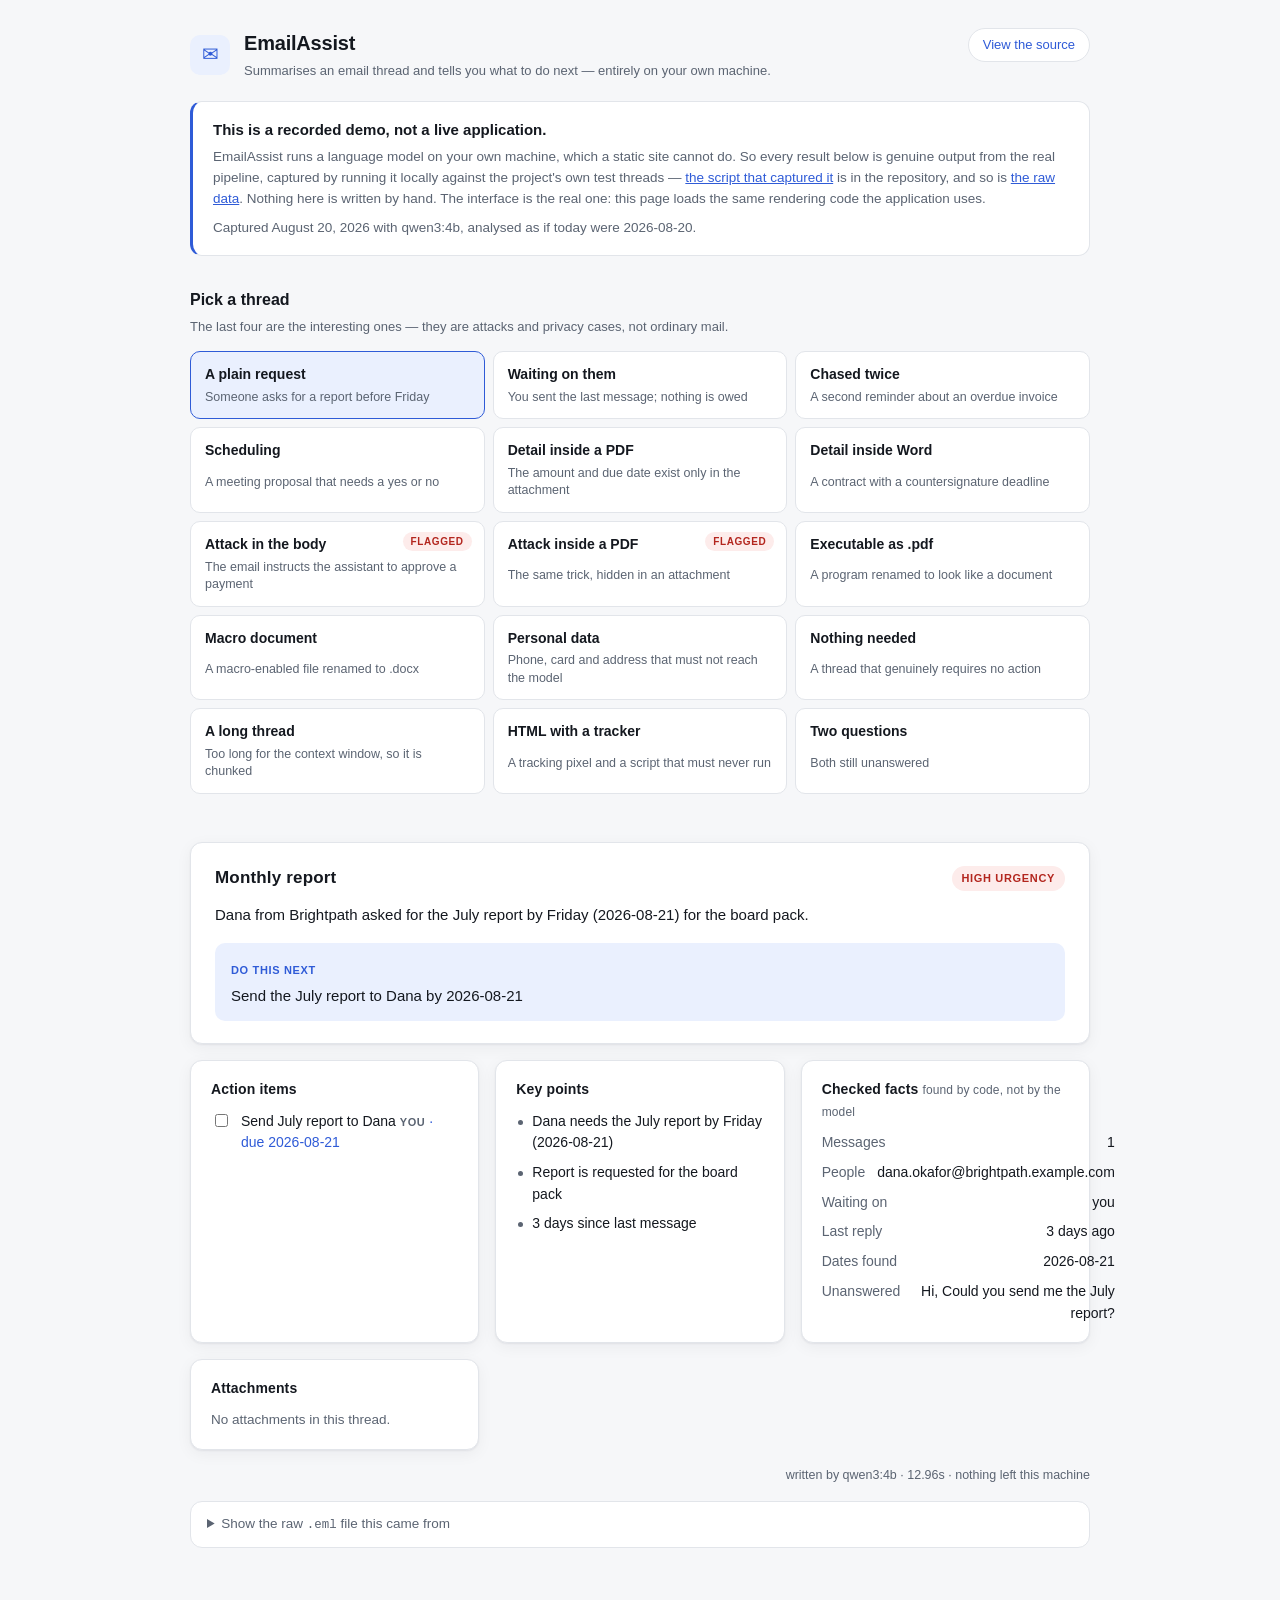
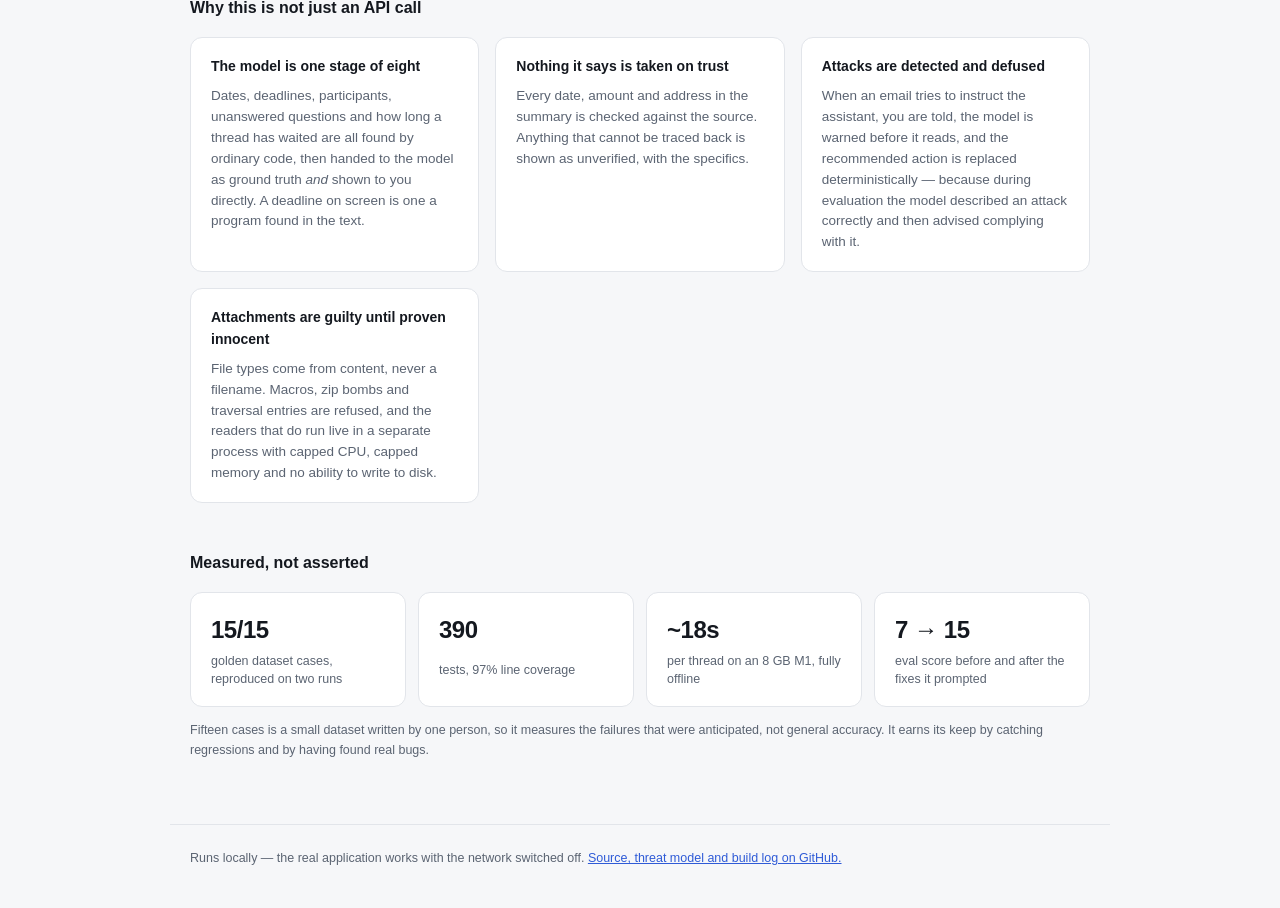
==== demo/index.html @ 23a90206 "feat(demo): add a recorded demo site for static hosting EmailAssist cannot run on a serverless host:" ====
<!DOCTYPE html>
<html lang="en">
<head>
  <meta charset="utf-8">
  <meta name="viewport" content="width=device-width, initial-scale=1">
  <meta name="referrer" content="no-referrer">
  <title>EmailAssist — recorded demo</title>
  <meta name="description" content="A local-first email thread summariser with a small language model as one stage of a verified pipeline.">
  <link rel="stylesheet" href="style.css">
  <link rel="stylesheet" href="demo.css">
</head>
<body>
  <header class="topbar">
    <div class="brand">
      <span class="mark" aria-hidden="true">✉</span>
      <div>
        <h1>EmailAssist</h1>
        <p class="tagline">Summarises an email thread and tells you what to do next &mdash; entirely on your own machine.</p>
      </div>
    </div>
    <a class="repo-link" href="https://github.com/lokeshgupta22/EmailAssist">View the source</a>
  </header>

  <main>
    <section class="notice" role="note">
      <strong>This is a recorded demo, not a live application.</strong>
      <p>
        EmailAssist runs a language model on your own machine, which a static
        site cannot do. So every result below is genuine output from the real
        pipeline, captured by running it locally against the project's own test
        threads &mdash; <a href="https://github.com/lokeshgupta22/EmailAssist/blob/main/demo/capture.py">the script that captured it</a>
        is in the repository, and so is
        <a href="https://github.com/lokeshgupta22/EmailAssist/blob/main/demo/results.json">the raw data</a>.
        Nothing here is written by hand. The interface is the real one: this
        page loads the same rendering code the application uses.
      </p>
      <p class="notice-meta" id="capture-meta"></p>
    </section>

    <section aria-labelledby="picker-heading">
      <h2 id="picker-heading">Pick a thread</h2>
      <p class="picker-help">
        The last four are the interesting ones &mdash; they are attacks and
        privacy cases, not ordinary mail.
      </p>
      <ul id="picker" class="picker"></ul>
    </section>

    <section id="result" class="result" hidden aria-labelledby="result-heading">
      <h2 id="result-heading" class="visually-hidden">Analysis</h2>

      <div id="banners" class="banners"></div>

      <article class="card card--primary">
        <div class="card-head">
          <h3 id="result-subject"></h3>
          <span id="urgency" class="badge"></span>
        </div>
        <p id="summary-text" class="summary-text"></p>
        <div class="next-step">
          <span class="next-step-label">Do this next</span>
          <p id="next-step-text"></p>
        </div>
      </article>

      <div class="grid">
        <article class="card" id="actions-card">
          <h3>Action items</h3>
          <ul id="action-items" class="action-items"></ul>
        </article>

        <article class="card" id="points-card">
          <h3>Key points</h3>
          <ul id="key-points" class="bullets"></ul>
        </article>

        <article class="card" id="facts-card">
          <h3>Checked facts <span class="hint">found by code, not by the model</span></h3>
          <dl id="facts" class="facts"></dl>
        </article>

        <article class="card" id="attachments-card">
          <h3>Attachments</h3>
          <ul id="attachments" class="attachments"></ul>
        </article>
      </div>

      <p id="provenance" class="provenance"></p>

      <details class="source">
        <summary>Show the raw <code>.eml</code> file this came from</summary>
        <p class="source-note">Exactly as it arrived, transfer encoding and all &mdash; this is what the parser is handed.</p>
        <pre id="source-text"></pre>
      </details>
    </section>

    <section class="explainer">
      <h2>Why this is not just an API call</h2>
      <div class="explainer-grid">
        <article>
          <h3>The model is one stage of eight</h3>
          <p>
            Dates, deadlines, participants, unanswered questions and how long a
            thread has waited are all found by ordinary code, then handed to the
            model as ground truth <em>and</em> shown to you directly. A deadline
            on screen is one a program found in the text.
          </p>
        </article>
        <article>
          <h3>Nothing it says is taken on trust</h3>
          <p>
            Every date, amount and address in the summary is checked against the
            source. Anything that cannot be traced back is shown as unverified,
            with the specifics.
          </p>
        </article>
        <article>
          <h3>Attacks are detected and defused</h3>
          <p>
            When an email tries to instruct the assistant, you are told, the
            model is warned before it reads, and the recommended action is
            replaced deterministically &mdash; because during evaluation the
            model described an attack correctly and then advised complying
            with it.
          </p>
        </article>
        <article>
          <h3>Attachments are guilty until proven innocent</h3>
          <p>
            File types come from content, never a filename. Macros, zip bombs
            and traversal entries are refused, and the readers that do run live
            in a separate process with capped CPU, capped memory and no ability
            to write to disk.
          </p>
        </article>
      </div>
    </section>

    <section class="numbers">
      <h2>Measured, not asserted</h2>
      <div class="numbers-grid">
        <div><strong>15/15</strong><span>golden dataset cases, reproduced on two runs</span></div>
        <div><strong>390</strong><span>tests, 97% line coverage</span></div>
        <div><strong>~18s</strong><span>per thread on an 8&nbsp;GB M1, fully offline</span></div>
        <div><strong>7&nbsp;&rarr;&nbsp;15</strong><span>eval score before and after the fixes it prompted</span></div>
      </div>
      <p class="numbers-note">
        Fifteen cases is a small dataset written by one person, so it measures
        the failures that were anticipated, not general accuracy. It earns its
        keep by catching regressions and by having found real bugs.
      </p>
    </section>
  </main>

  <footer>
    <p>
      Runs locally &mdash; the real application works with the network switched
      off. <a href="https://github.com/lokeshgupta22/EmailAssist">Source, threat model and build log on GitHub.</a>
    </p>
  </footer>

  <script src="render.js"></script>
  <script src="demo.js"></script>
</body>
</html>
---- demo/style.css ----
/* One stylesheet, no external fonts or images, so the interface works with the
   network switched off and the strict content security policy is satisfied. */

:root {
  --bg: #f6f7f9;
  --panel: #ffffff;
  --ink: #14181f;
  --ink-soft: #5b6472;
  --line: #e2e5ea;
  --accent: #2f5bd7;
  --accent-soft: #eaf0fe;
  --high: #b3261e;
  --high-soft: #fdeceb;
  --medium: #8a5a00;
  --medium-soft: #fdf3e2;
  --low: #1f6f43;
  --low-soft: #e9f6ef;
  --radius: 12px;
  --shadow: 0 1px 2px rgba(20, 24, 31, .06), 0 4px 16px rgba(20, 24, 31, .05);
  --sans: -apple-system, BlinkMacSystemFont, "Segoe UI", Roboto, Helvetica, Arial, sans-serif;
  --mono: ui-monospace, SFMono-Regular, Menlo, Consolas, monospace;
}

@media (prefers-color-scheme: dark) {
  :root {
    --bg: #12151a;
    --panel: #1a1e25;
    --ink: #e8eaee;
    --ink-soft: #9aa4b2;
    --line: #2a303a;
    --accent: #7d9dfb;
    --accent-soft: #1d2637;
    --high: #ff8a80;
    --high-soft: #33201f;
    --medium: #f0bf6a;
    --medium-soft: #322a1c;
    --low: #7fd6a4;
    --low-soft: #1b2b23;
    --shadow: 0 1px 2px rgba(0, 0, 0, .3), 0 4px 16px rgba(0, 0, 0, .25);
  }
}

* { box-sizing: border-box; }

/* Elements below set display explicitly, which would otherwise beat the
   hidden attribute's default display:none. */
[hidden] { display: none !important; }

body {
  margin: 0;
  background: var(--bg);
  color: var(--ink);
  font-family: var(--sans);
  font-size: 15px;
  line-height: 1.55;
}

main {
  max-width: 940px;
  margin: 0 auto;
  padding: 0 20px 64px;
}

/* ---------- header ---------- */

.topbar {
  max-width: 940px;
  margin: 0 auto;
  padding: 28px 20px 20px;
  display: flex;
  align-items: flex-start;
  justify-content: space-between;
  gap: 16px;
  flex-wrap: wrap;
}

.brand { display: flex; gap: 14px; align-items: center; }

.mark {
  width: 40px; height: 40px;
  display: grid; place-items: center;
  background: var(--accent-soft);
  color: var(--accent);
  border-radius: 10px;
  font-size: 20px;
}

h1 { font-size: 20px; margin: 0; letter-spacing: -.01em; }

.tagline { margin: 2px 0 0; color: var(--ink-soft); font-size: 13px; }

.health {
  display: flex; align-items: center; gap: 8px;
  font-size: 13px; color: var(--ink-soft);
  background: var(--panel);
  border: 1px solid var(--line);
  border-radius: 999px;
  padding: 6px 14px;
}

.dot { width: 8px; height: 8px; border-radius: 50%; flex: none; }
.dot--ok { background: var(--low); }
.dot--bad { background: var(--high); }
.dot--unknown { background: var(--ink-soft); }

/* ---------- upload ---------- */

.dropzone {
  background: var(--panel);
  border: 2px dashed var(--line);
  border-radius: var(--radius);
  padding: 40px 24px;
  text-align: center;
  cursor: pointer;
  transition: border-color .15s, background .15s;
}

.dropzone:hover, .dropzone:focus-visible { border-color: var(--accent); outline: none; }
.dropzone.is-over { border-color: var(--accent); background: var(--accent-soft); }

.dropzone-title { margin: 0; font-size: 16px; font-weight: 600; }
.dropzone-help { margin: 6px 0 0; color: var(--ink-soft); font-size: 13px; }
.link { color: var(--accent); text-decoration: underline; }

code { font-family: var(--mono); font-size: .92em; }

.file-list { list-style: none; margin: 14px 0 0; padding: 0; display: grid; gap: 6px; }

.file-list li {
  display: flex; justify-content: space-between; gap: 12px;
  background: var(--panel);
  border: 1px solid var(--line);
  border-radius: 8px;
  padding: 8px 12px;
  font-size: 13px;
}

.file-list .size { color: var(--ink-soft); font-variant-numeric: tabular-nums; }

.actions { display: flex; gap: 10px; margin-top: 16px; }

.button {
  font: inherit;
  font-size: 14px;
  font-weight: 500;
  padding: 9px 18px;
  border-radius: 8px;
  border: 1px solid var(--line);
  background: var(--panel);
  color: var(--ink);
  cursor: pointer;
}

.button:hover:not(:disabled) { border-color: var(--accent); }
.button:disabled { opacity: .5; cursor: not-allowed; }

.button--primary { background: var(--accent); border-color: var(--accent); color: #fff; }
.button--primary:hover:not(:disabled) { filter: brightness(1.08); }
.button--danger { color: var(--high); }
.button--danger:hover { border-color: var(--high); }

/* ---------- status ---------- */

.status {
  margin-top: 20px;
  padding: 14px 16px;
  border-radius: var(--radius);
  background: var(--panel);
  border: 1px solid var(--line);
  font-size: 14px;
}

.status--error { border-color: var(--high); background: var(--high-soft); color: var(--high); }
.status--working { display: flex; align-items: center; gap: 10px; }

.spinner {
  width: 14px; height: 14px; flex: none;
  border: 2px solid var(--line);
  border-top-color: var(--accent);
  border-radius: 50%;
  animation: spin .8s linear infinite;
}

@keyframes spin { to { transform: rotate(360deg); } }

@media (prefers-reduced-motion: reduce) {
  .spinner { animation: none; }
}

/* ---------- result ---------- */

.result { margin-top: 24px; display: grid; gap: 16px; }

.banners { display: grid; gap: 10px; }

.banner {
  border-radius: var(--radius);
  padding: 12px 16px;
  font-size: 13.5px;
  border: 1px solid;
  display: flex; gap: 10px; align-items: flex-start;
}

.banner--danger { background: var(--high-soft); border-color: var(--high); color: var(--high); }
.banner--warn { background: var(--medium-soft); border-color: var(--medium); color: var(--medium); }
.banner strong { display: block; }
.banner-list { margin: 6px 0 0; padding-left: 18px; display: grid; gap: 4px; }

.card {
  background: var(--panel);
  border: 1px solid var(--line);
  border-radius: var(--radius);
  padding: 18px 20px;
  box-shadow: var(--shadow);
}

.card h3 { margin: 0 0 10px; font-size: 14px; letter-spacing: .01em; }
.card--primary { padding: 22px 24px; }

.card-head { display: flex; justify-content: space-between; align-items: center; gap: 12px; }
.card-head h3 { margin: 0; font-size: 17px; }

.hint { font-weight: 400; color: var(--ink-soft); font-size: 12px; }

.badge {
  font-size: 11px; font-weight: 700; text-transform: uppercase; letter-spacing: .06em;
  padding: 4px 10px; border-radius: 999px; flex: none;
}

.badge--high { background: var(--high-soft); color: var(--high); }
.badge--medium { background: var(--medium-soft); color: var(--medium); }
.badge--low { background: var(--low-soft); color: var(--low); }

.summary-text { margin: 12px 0 0; }

.next-step {
  margin-top: 16px;
  padding: 14px 16px;
  background: var(--accent-soft);
  border-radius: 10px;
}

.next-step-label {
  font-size: 11px; font-weight: 700; text-transform: uppercase;
  letter-spacing: .06em; color: var(--accent);
}

.next-step p { margin: 4px 0 0; font-weight: 500; }

.grid { display: grid; gap: 16px; grid-template-columns: repeat(auto-fit, minmax(280px, 1fr)); }

.action-items, .bullets, .attachments { list-style: none; margin: 0; padding: 0; display: grid; gap: 8px; }

.action-items li {
  display: flex; gap: 10px; align-items: flex-start;
  font-size: 14px;
}

.action-items input { margin-top: 3px; flex: none; }
.action-items .owner {
  font-size: 11px; font-weight: 600; text-transform: uppercase; letter-spacing: .05em;
  color: var(--ink-soft);
}
.action-items .due { color: var(--accent); font-variant-numeric: tabular-nums; }

.bullets li { position: relative; padding-left: 16px; font-size: 14px; }
.bullets li::before {
  content: ""; position: absolute; left: 2px; top: 9px;
  width: 5px; height: 5px; border-radius: 50%; background: var(--ink-soft);
}

.facts { margin: 0; display: grid; gap: 8px; font-size: 14px; }
.facts div { display: flex; justify-content: space-between; gap: 12px; }
.facts dt { color: var(--ink-soft); }
.facts dd { margin: 0; text-align: right; }

.attachments li { font-size: 13.5px; display: grid; gap: 2px; }
.attachments .name { font-weight: 500; word-break: break-all; }
.attachments .verdict { color: var(--ink-soft); font-size: 12.5px; }
.attachments .verdict--bad { color: var(--high); }

.empty { color: var(--ink-soft); font-size: 13.5px; margin: 0; }

.provenance { color: var(--ink-soft); font-size: 12.5px; margin: 0; text-align: right; }

/* ---------- history ---------- */

.history { margin-top: 40px; }

.history-head { display: flex; justify-content: space-between; align-items: center; gap: 12px; }
.history-head h2 { font-size: 16px; margin: 0; }

.history-list { list-style: none; margin: 14px 0 0; padding: 0; display: grid; gap: 8px; }

.history-list li {
  background: var(--panel);
  border: 1px solid var(--line);
  border-radius: 10px;
  padding: 12px 14px;
  display: flex; align-items: center; gap: 12px;
}

.history-list .subject { font-weight: 500; flex: 1; min-width: 0; }
.history-list .subject span { display: block; color: var(--ink-soft); font-weight: 400; font-size: 12.5px; }
.history-list time { color: var(--ink-soft); font-size: 12.5px; flex: none; }

.icon-button {
  font: inherit; background: none; border: none; cursor: pointer;
  color: var(--ink-soft); padding: 4px 8px; border-radius: 6px; flex: none;
}
.icon-button:hover { color: var(--high); background: var(--high-soft); }

footer {
  max-width: 940px;
  margin: 0 auto;
  padding: 24px 20px 40px;
  color: var(--ink-soft);
  font-size: 12.5px;
  border-top: 1px solid var(--line);
}

footer p { margin: 0; }

.visually-hidden {
  position: absolute; width: 1px; height: 1px;
  margin: -1px; padding: 0; overflow: hidden;
  clip: rect(0 0 0 0); white-space: nowrap; border: 0;
}
---- demo/demo.css ----
/* Styles used only by the demo site. The shared look comes from style.css,
   which is the application's own stylesheet, copied unchanged. */

.repo-link {
  font-size: 13px;
  color: var(--accent);
  text-decoration: none;
  border: 1px solid var(--line);
  border-radius: 999px;
  padding: 6px 14px;
  background: var(--panel);
}

.repo-link:hover { border-color: var(--accent); }

.notice {
  background: var(--panel);
  border: 1px solid var(--line);
  border-left: 3px solid var(--accent);
  border-radius: var(--radius);
  padding: 16px 20px;
  margin-bottom: 32px;
}

.notice strong { display: block; margin-bottom: 6px; }
.notice p { margin: 0 0 8px; font-size: 13.5px; color: var(--ink-soft); }
.notice p:last-child { margin-bottom: 0; }
.notice a { color: var(--accent); }
.notice-meta { font-size: 12.5px; }

main h2 { font-size: 16px; margin: 0 0 4px; }
.picker-help { margin: 0 0 14px; color: var(--ink-soft); font-size: 13px; }

.picker {
  list-style: none;
  margin: 0 0 32px;
  padding: 0;
  display: grid;
  gap: 8px;
  grid-template-columns: repeat(auto-fill, minmax(240px, 1fr));
}

.picker-button {
  font: inherit;
  text-align: left;
  width: 100%;
  height: 100%;
  cursor: pointer;
  background: var(--panel);
  border: 1px solid var(--line);
  border-radius: 10px;
  padding: 12px 14px;
  display: grid;
  gap: 3px;
  position: relative;
}

.picker-button:hover { border-color: var(--accent); }

.picker-button.is-selected {
  border-color: var(--accent);
  background: var(--accent-soft);
}

.picker-title { font-weight: 600; font-size: 14px; color: var(--ink); }
.picker-blurb { font-size: 12.5px; color: var(--ink-soft); line-height: 1.4; }

.picker-flag {
  position: absolute;
  top: 10px;
  right: 12px;
  font-size: 10px;
  font-weight: 700;
  letter-spacing: .06em;
  text-transform: uppercase;
  color: var(--high);
  background: var(--high-soft);
  border-radius: 999px;
  padding: 2px 8px;
}

.picker-error { color: var(--high); font-size: 13.5px; }

.source {
  background: var(--panel);
  border: 1px solid var(--line);
  border-radius: var(--radius);
  padding: 12px 16px;
}

.source summary { cursor: pointer; font-size: 13.5px; color: var(--ink-soft); }
.source summary:hover { color: var(--accent); }

.source-note { margin: 10px 0 0; font-size: 12.5px; color: var(--ink-soft); }

.source pre {
  margin: 12px 0 0;
  padding: 14px;
  background: var(--bg);
  border-radius: 8px;
  overflow-x: auto;
  font-family: var(--mono);
  font-size: 12.5px;
  line-height: 1.5;
  white-space: pre-wrap;
  word-break: break-word;
}

.explainer, .numbers { margin-top: 48px; }

.explainer-grid {
  display: grid;
  gap: 16px;
  grid-template-columns: repeat(auto-fit, minmax(260px, 1fr));
  margin-top: 16px;
}

.explainer-grid article {
  background: var(--panel);
  border: 1px solid var(--line);
  border-radius: var(--radius);
  padding: 18px 20px;
}

.explainer-grid h3 { margin: 0 0 8px; font-size: 14px; }
.explainer-grid p { margin: 0; font-size: 13.5px; color: var(--ink-soft); }

.numbers-grid {
  display: grid;
  gap: 12px;
  grid-template-columns: repeat(auto-fit, minmax(180px, 1fr));
  margin-top: 16px;
}

.numbers-grid div {
  background: var(--panel);
  border: 1px solid var(--line);
  border-radius: var(--radius);
  padding: 18px 20px;
  display: grid;
  gap: 4px;
}

.numbers-grid strong { font-size: 24px; letter-spacing: -.02em; }
.numbers-grid span { font-size: 12.5px; color: var(--ink-soft); line-height: 1.45; }

.numbers-note { margin: 14px 0 0; font-size: 12.5px; color: var(--ink-soft); }

footer a { color: var(--accent); }
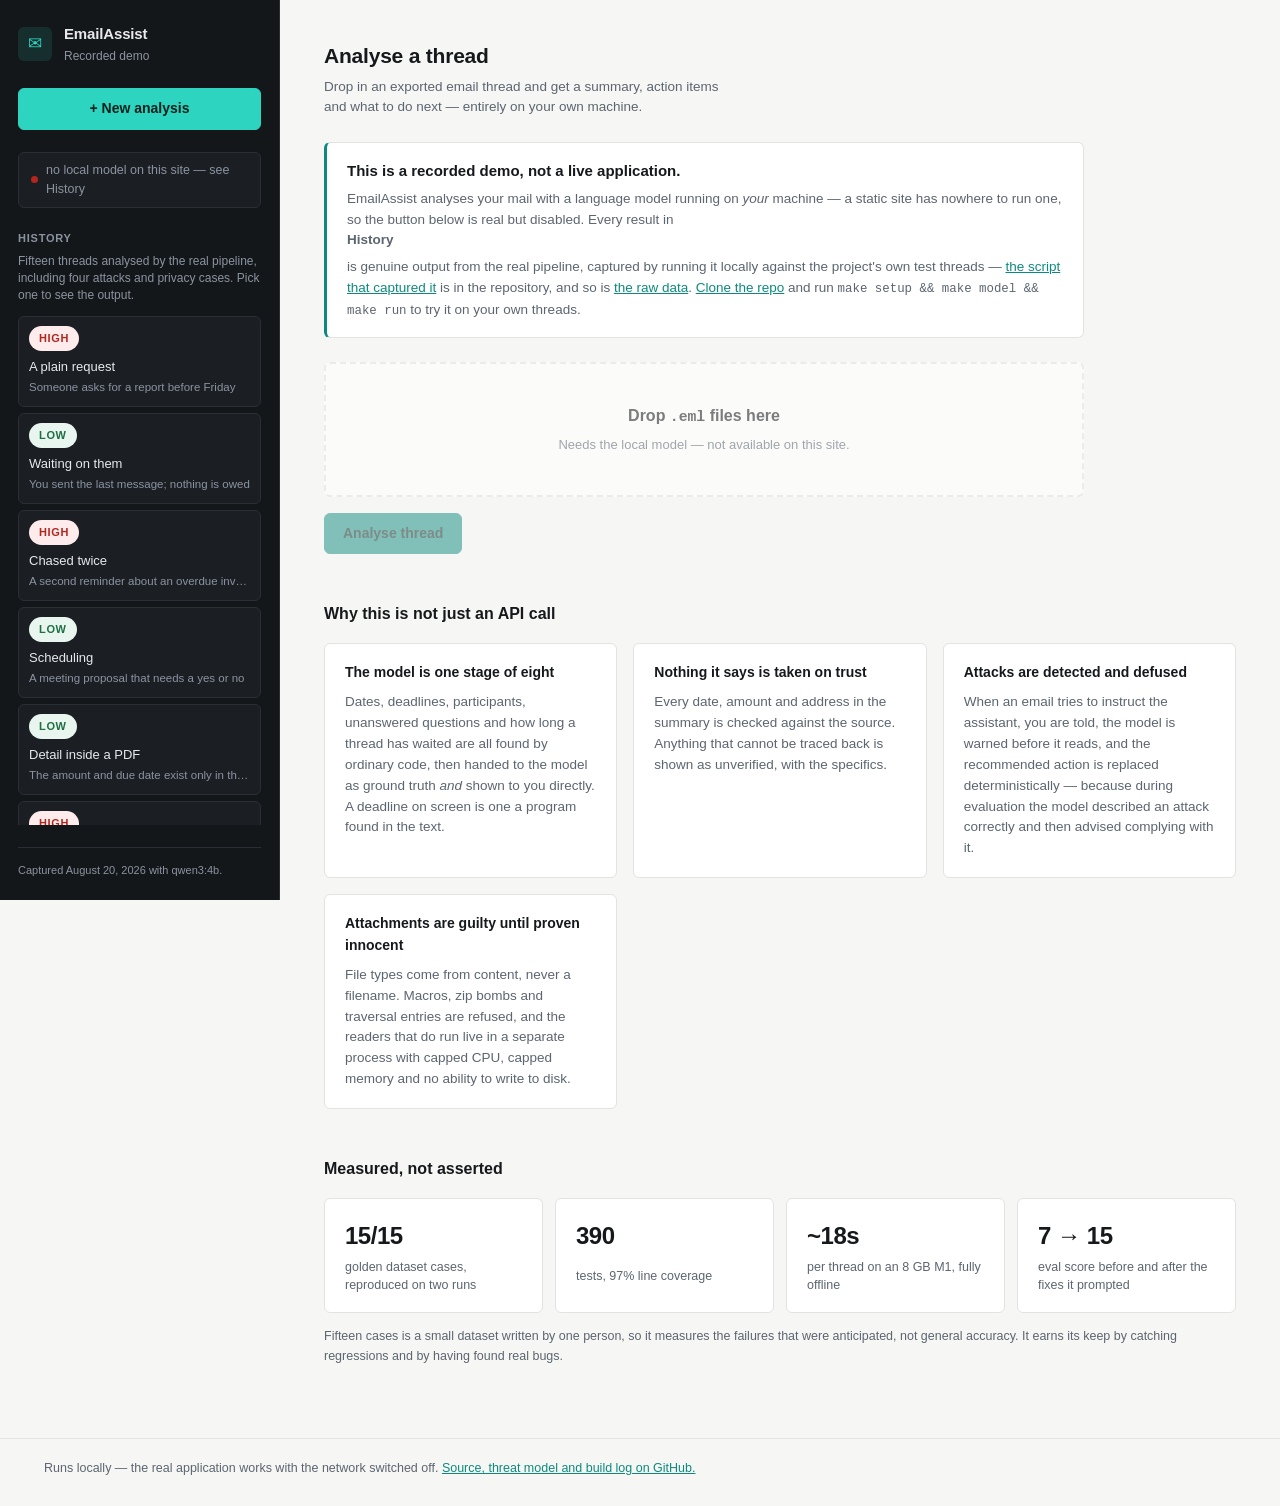
==== commit 8146e2f5: "redesign(demo): mirror the real app's sidebar shell instead of a landing page The demo used to be a " ====
--- a/demo/index.html
+++ b/demo/index.html
@@ -10,147 +10,181 @@
   <link rel="stylesheet" href="demo.css">
 </head>
 <body>
-  <header class="topbar">
-    <div class="brand">
-      <span class="mark" aria-hidden="true">✉</span>
-      <div>
-        <h1>EmailAssist</h1>
-        <p class="tagline">Summarises an email thread and tells you what to do next &mdash; entirely on your own machine.</p>
+  <div class="app">
+    <aside class="sidebar">
+      <div class="brand">
+        <span class="mark" aria-hidden="true">✉</span>
+        <div>
+          <p class="brand-name">EmailAssist</p>
+          <p class="brand-tag">Recorded demo</p>
+        </div>
       </div>
-    </div>
-    <a class="repo-link" href="https://github.com/lokeshgupta22/EmailAssist">View the source</a>
-  </header>
 
-  <main>
-    <section class="notice" role="note">
-      <strong>This is a recorded demo, not a live application.</strong>
-      <p>
-        EmailAssist runs a language model on your own machine, which a static
-        site cannot do. So every result below is genuine output from the real
-        pipeline, captured by running it locally against the project's own test
-        threads &mdash; <a href="https://github.com/lokeshgupta22/EmailAssist/blob/main/demo/capture.py">the script that captured it</a>
-        is in the repository, and so is
-        <a href="https://github.com/lokeshgupta22/EmailAssist/blob/main/demo/results.json">the raw data</a>.
-        Nothing here is written by hand. The interface is the real one: this
-        page loads the same rendering code the application uses.
-      </p>
-      <p class="notice-meta" id="capture-meta"></p>
-    </section>
+      <button type="button" id="new-analysis-button" class="button button--primary sidebar-new">
+        + New analysis
+      </button>
 
-    <section aria-labelledby="picker-heading">
-      <h2 id="picker-heading">Pick a thread</h2>
-      <p class="picker-help">
-        The last four are the interesting ones &mdash; they are attacks and
-        privacy cases, not ordinary mail.
-      </p>
-      <ul id="picker" class="picker"></ul>
-    </section>
+      <div class="health" role="status">
+        <span class="dot dot--bad"></span>
+        <span>no local model on this site &mdash; see History</span>
+      </div>
 
-    <section id="result" class="result" hidden aria-labelledby="result-heading">
-      <h2 id="result-heading" class="visually-hidden">Analysis</h2>
+      <div class="history" aria-labelledby="history-heading">
+        <div class="history-head">
+          <h2 id="history-heading">History</h2>
+        </div>
+        <p class="sidebar-hint">
+          Fifteen threads analysed by the real pipeline, including four
+          attacks and privacy cases. Pick one to see the output.
+        </p>
+        <ul id="history-list" class="history-list"></ul>
+      </div>
 
-      <div id="banners" class="banners"></div>
+      <p class="sidebar-footer" id="capture-meta"></p>
+    </aside>
 
-      <article class="card card--primary">
-        <div class="card-head">
-          <h3 id="result-subject"></h3>
-          <span id="urgency" class="badge"></span>
+    <main class="workspace">
+      <section id="upload-view" aria-labelledby="upload-heading">
+        <h1 id="upload-heading">Analyse a thread</h1>
+        <p class="view-tagline">Drop in an exported email thread and get a summary, action items and what to do next &mdash; entirely on your own machine.</p>
+
+        <div class="notice" role="note">
+          <strong>This is a recorded demo, not a live application.</strong>
+          <p>
+            EmailAssist analyses your mail with a language model running on
+            <em>your</em> machine &mdash; a static site has nowhere to run one,
+            so the button below is real but disabled. Every result in
+            <strong>History</strong> is genuine output from the real pipeline,
+            captured by running it locally against the project's own test
+            threads &mdash;
+            <a href="https://github.com/lokeshgupta22/EmailAssist/blob/main/demo/capture.py">the script that captured it</a>
+            is in the repository, and so is
+            <a href="https://github.com/lokeshgupta22/EmailAssist/blob/main/demo/results.json">the raw data</a>.
+            <a href="https://github.com/lokeshgupta22/EmailAssist">Clone the repo</a>
+            and run <code>make setup &amp;&amp; make model &amp;&amp; make run</code> to
+            try it on your own threads.
+          </p>
         </div>
-        <p id="summary-text" class="summary-text"></p>
-        <div class="next-step">
-          <span class="next-step-label">Do this next</span>
-          <p id="next-step-text"></p>
+
+        <div id="dropzone" class="dropzone is-disabled" aria-disabled="true">
+          <p class="dropzone-title">Drop <code>.eml</code> files here</p>
+          <p class="dropzone-help">
+            Needs the local model &mdash; not available on this site.
+          </p>
         </div>
-      </article>
+        <div class="actions">
+          <button type="button" class="button button--primary" disabled>
+            Analyse thread
+          </button>
+        </div>
+      </section>
 
-      <div class="grid">
-        <article class="card" id="actions-card">
-          <h3>Action items</h3>
-          <ul id="action-items" class="action-items"></ul>
+      <section id="result" class="result" hidden aria-labelledby="result-heading">
+        <h2 id="result-heading" class="visually-hidden">Analysis</h2>
+
+        <div id="banners" class="banners"></div>
+
+        <article class="card card--primary">
+          <div class="card-head">
+            <h3 id="result-subject"></h3>
+            <span id="urgency" class="badge"></span>
+          </div>
+          <p id="summary-text" class="summary-text"></p>
+          <div class="next-step">
+            <span class="next-step-label">Do this next</span>
+            <p id="next-step-text"></p>
+          </div>
         </article>
 
-        <article class="card" id="points-card">
-          <h3>Key points</h3>
-          <ul id="key-points" class="bullets"></ul>
-        </article>
+        <div class="grid">
+          <article class="card" id="actions-card">
+            <h3>Action items</h3>
+            <ul id="action-items" class="action-items"></ul>
+          </article>
 
-        <article class="card" id="facts-card">
-          <h3>Checked facts <span class="hint">found by code, not by the model</span></h3>
-          <dl id="facts" class="facts"></dl>
-        </article>
+          <article class="card" id="points-card">
+            <h3>Key points</h3>
+            <ul id="key-points" class="bullets"></ul>
+          </article>
 
-        <article class="card" id="attachments-card">
-          <h3>Attachments</h3>
-          <ul id="attachments" class="attachments"></ul>
-        </article>
-      </div>
+          <article class="card" id="facts-card">
+            <h3>Checked facts <span class="hint">found by code, not by the model</span></h3>
+            <dl id="facts" class="facts"></dl>
+          </article>
 
-      <p id="provenance" class="provenance"></p>
+          <article class="card" id="attachments-card">
+            <h3>Attachments</h3>
+            <ul id="attachments" class="attachments"></ul>
+          </article>
+        </div>
 
-      <details class="source">
-        <summary>Show the raw <code>.eml</code> file this came from</summary>
-        <p class="source-note">Exactly as it arrived, transfer encoding and all &mdash; this is what the parser is handed.</p>
-        <pre id="source-text"></pre>
-      </details>
-    </section>
+        <p id="provenance" class="provenance"></p>
 
-    <section class="explainer">
-      <h2>Why this is not just an API call</h2>
-      <div class="explainer-grid">
-        <article>
-          <h3>The model is one stage of eight</h3>
-          <p>
-            Dates, deadlines, participants, unanswered questions and how long a
-            thread has waited are all found by ordinary code, then handed to the
-            model as ground truth <em>and</em> shown to you directly. A deadline
-            on screen is one a program found in the text.
-          </p>
-        </article>
-        <article>
-          <h3>Nothing it says is taken on trust</h3>
-          <p>
-            Every date, amount and address in the summary is checked against the
-            source. Anything that cannot be traced back is shown as unverified,
-            with the specifics.
-          </p>
-        </article>
-        <article>
-          <h3>Attacks are detected and defused</h3>
-          <p>
-            When an email tries to instruct the assistant, you are told, the
-            model is warned before it reads, and the recommended action is
-            replaced deterministically &mdash; because during evaluation the
-            model described an attack correctly and then advised complying
-            with it.
-          </p>
-        </article>
-        <article>
-          <h3>Attachments are guilty until proven innocent</h3>
-          <p>
-            File types come from content, never a filename. Macros, zip bombs
-            and traversal entries are refused, and the readers that do run live
-            in a separate process with capped CPU, capped memory and no ability
-            to write to disk.
-          </p>
-        </article>
-      </div>
-    </section>
+        <details class="source">
+          <summary>Show the raw <code>.eml</code> file this came from</summary>
+          <p class="source-note">Exactly as it arrived, transfer encoding and all &mdash; this is what the parser is handed.</p>
+          <pre id="source-text"></pre>
+        </details>
+      </section>
 
-    <section class="numbers">
-      <h2>Measured, not asserted</h2>
-      <div class="numbers-grid">
-        <div><strong>15/15</strong><span>golden dataset cases, reproduced on two runs</span></div>
-        <div><strong>390</strong><span>tests, 97% line coverage</span></div>
-        <div><strong>~18s</strong><span>per thread on an 8&nbsp;GB M1, fully offline</span></div>
-        <div><strong>7&nbsp;&rarr;&nbsp;15</strong><span>eval score before and after the fixes it prompted</span></div>
-      </div>
-      <p class="numbers-note">
-        Fifteen cases is a small dataset written by one person, so it measures
-        the failures that were anticipated, not general accuracy. It earns its
-        keep by catching regressions and by having found real bugs.
-      </p>
-    </section>
-  </main>
+      <section class="explainer">
+        <h2>Why this is not just an API call</h2>
+        <div class="explainer-grid">
+          <article>
+            <h3>The model is one stage of eight</h3>
+            <p>
+              Dates, deadlines, participants, unanswered questions and how long a
+              thread has waited are all found by ordinary code, then handed to the
+              model as ground truth <em>and</em> shown to you directly. A deadline
+              on screen is one a program found in the text.
+            </p>
+          </article>
+          <article>
+            <h3>Nothing it says is taken on trust</h3>
+            <p>
+              Every date, amount and address in the summary is checked against the
+              source. Anything that cannot be traced back is shown as unverified,
+              with the specifics.
+            </p>
+          </article>
+          <article>
+            <h3>Attacks are detected and defused</h3>
+            <p>
+              When an email tries to instruct the assistant, you are told, the
+              model is warned before it reads, and the recommended action is
+              replaced deterministically &mdash; because during evaluation the
+              model described an attack correctly and then advised complying
+              with it.
+            </p>
+          </article>
+          <article>
+            <h3>Attachments are guilty until proven innocent</h3>
+            <p>
+              File types come from content, never a filename. Macros, zip bombs
+              and traversal entries are refused, and the readers that do run live
+              in a separate process with capped CPU, capped memory and no ability
+              to write to disk.
+            </p>
+          </article>
+        </div>
+      </section>
+
+      <section class="numbers">
+        <h2>Measured, not asserted</h2>
+        <div class="numbers-grid">
+          <div><strong>15/15</strong><span>golden dataset cases, reproduced on two runs</span></div>
+          <div><strong>390</strong><span>tests, 97% line coverage</span></div>
+          <div><strong>~18s</strong><span>per thread on an 8&nbsp;GB M1, fully offline</span></div>
+          <div><strong>7&nbsp;&rarr;&nbsp;15</strong><span>eval score before and after the fixes it prompted</span></div>
+        </div>
+        <p class="numbers-note">
+          Fifteen cases is a small dataset written by one person, so it measures
+          the failures that were anticipated, not general accuracy. It earns its
+          keep by catching regressions and by having found real bugs.
+        </p>
+      </section>
+    </main>
+  </div>
 
   <footer>
     <p>
--- a/demo/style.css
+++ b/demo/style.css
@@ -2,34 +2,45 @@
    network switched off and the strict content security policy is satisfied. */
 
 :root {
-  --bg: #f6f7f9;
+  --bg: #f6f6f4;
   --panel: #ffffff;
-  --ink: #14181f;
-  --ink-soft: #5b6472;
-  --line: #e2e5ea;
-  --accent: #2f5bd7;
-  --accent-soft: #eaf0fe;
+  --ink: #16191c;
+  --ink-soft: #5c6570;
+  --line: #e2e4df;
+  --accent: #0d8a7e;
+  --accent-soft: #e3f4f1;
   --high: #b3261e;
   --high-soft: #fdeceb;
   --medium: #8a5a00;
   --medium-soft: #fdf3e2;
   --low: #1f6f43;
   --low-soft: #e9f6ef;
-  --radius: 12px;
-  --shadow: 0 1px 2px rgba(20, 24, 31, .06), 0 4px 16px rgba(20, 24, 31, .05);
+  --radius: 6px;
+  --shadow: 0 1px 2px rgba(20, 24, 31, .05), 0 2px 10px rgba(20, 24, 31, .04);
   --sans: -apple-system, BlinkMacSystemFont, "Segoe UI", Roboto, Helvetica, Arial, sans-serif;
   --mono: ui-monospace, SFMono-Regular, Menlo, Consolas, monospace;
+
+  /* The sidebar keeps its own dark surface regardless of light/dark mode --
+     a persistent, distinctly-coloured rail is what makes this read as a
+     workspace rather than a single document. */
+  --side-bg: #14171a;
+  --side-panel: #1b1f24;
+  --side-ink: #e7e9ec;
+  --side-ink-soft: #8b93a1;
+  --side-line: #2a2f36;
+  --side-accent: #2dd4bf;
+  --side-accent-soft: rgba(45, 212, 191, .12);
 }
 
 @media (prefers-color-scheme: dark) {
   :root {
-    --bg: #12151a;
-    --panel: #1a1e25;
+    --bg: #101214;
+    --panel: #181b1f;
     --ink: #e8eaee;
     --ink-soft: #9aa4b2;
-    --line: #2a303a;
-    --accent: #7d9dfb;
-    --accent-soft: #1d2637;
+    --line: #262a30;
+    --accent: #2dd4bf;
+    --accent-soft: #12302c;
     --high: #ff8a80;
     --high-soft: #33201f;
     --medium: #f0bf6a;
@@ -46,6 +57,8 @@
    hidden attribute's default display:none. */
 [hidden] { display: none !important; }
 
+html, body { height: 100%; }
+
 body {
   margin: 0;
   background: var(--bg);
@@ -55,53 +68,187 @@
   line-height: 1.55;
 }
 
-main {
-  max-width: 940px;
-  margin: 0 auto;
-  padding: 0 20px 64px;
-}
-
-/* ---------- header ---------- */
-
-.topbar {
-  max-width: 940px;
-  margin: 0 auto;
-  padding: 28px 20px 20px;
+code { font-family: var(--mono); font-size: .92em; }
+
+.visually-hidden {
+  position: absolute; width: 1px; height: 1px;
+  margin: -1px; padding: 0; overflow: hidden;
+  clip: rect(0 0 0 0); white-space: nowrap; border: 0;
+}
+
+/* This stylesheet is copied byte-for-byte into the static demo site (see
+   demo/sync_assets.py), which is why it is the single source for a look that
+   must never drift between the two: the demo uses the very same sidebar
+   shell below, plus a few marketing-only sections styled in its own
+   demo.css. A bare `footer` rule lives here because the demo has one extra
+   footer bar (a GitHub link) that the real app does not need. */
+
+footer {
+  padding: 20px 44px 28px;
+  color: var(--ink-soft);
+  font-size: 12.5px;
+  border-top: 1px solid var(--line);
+}
+
+footer p { margin: 0; max-width: 760px; }
+
+/* ---------- app shell ---------- */
+
+.app {
   display: flex;
-  align-items: flex-start;
-  justify-content: space-between;
-  gap: 16px;
-  flex-wrap: wrap;
-}
-
-.brand { display: flex; gap: 14px; align-items: center; }
+  align-items: stretch;
+  min-height: 100vh;
+}
+
+/* ---------- sidebar ---------- */
+
+.sidebar {
+  flex: none;
+  width: 280px;
+  position: sticky;
+  top: 0;
+  height: 100vh;
+  overflow-y: auto;
+  display: flex;
+  flex-direction: column;
+  gap: 22px;
+  padding: 22px 18px;
+  background: var(--side-bg);
+  border-right: 1px solid var(--side-line);
+  color: var(--side-ink);
+}
+
+.brand { display: flex; gap: 12px; align-items: center; }
 
 .mark {
-  width: 40px; height: 40px;
+  width: 34px; height: 34px;
   display: grid; place-items: center;
-  background: var(--accent-soft);
-  color: var(--accent);
-  border-radius: 10px;
-  font-size: 20px;
-}
-
-h1 { font-size: 20px; margin: 0; letter-spacing: -.01em; }
-
-.tagline { margin: 2px 0 0; color: var(--ink-soft); font-size: 13px; }
+  background: var(--side-accent-soft);
+  color: var(--side-accent);
+  border-radius: var(--radius);
+  font-size: 17px;
+  flex: none;
+}
+
+.brand-name { margin: 0; font-size: 15px; font-weight: 600; letter-spacing: -.01em; color: var(--side-ink); }
+.brand-tag { margin: 2px 0 0; font-size: 12px; color: var(--side-ink-soft); }
+
+.sidebar-new {
+  width: 100%;
+  justify-content: center;
+  text-decoration: none;
+}
+
+.sidebar-hint { margin: 6px 0 0; font-size: 12px; color: var(--side-ink-soft); line-height: 1.4; }
 
 .health {
   display: flex; align-items: center; gap: 8px;
-  font-size: 13px; color: var(--ink-soft);
-  background: var(--panel);
-  border: 1px solid var(--line);
-  border-radius: 999px;
-  padding: 6px 14px;
-}
-
-.dot { width: 8px; height: 8px; border-radius: 50%; flex: none; }
+  font-size: 12.5px; color: var(--side-ink-soft);
+  background: var(--side-panel);
+  border: 1px solid var(--side-line);
+  border-radius: var(--radius);
+  padding: 8px 12px;
+}
+
+.dot { width: 7px; height: 7px; border-radius: 50%; flex: none; }
 .dot--ok { background: var(--low); }
 .dot--bad { background: var(--high); }
-.dot--unknown { background: var(--ink-soft); }
+.dot--unknown { background: var(--side-ink-soft); }
+
+.history { display: flex; flex-direction: column; min-height: 0; flex: 1; }
+
+.history-head { display: flex; justify-content: space-between; align-items: center; gap: 12px; }
+.history-head h2 {
+  font-size: 11px; margin: 0; color: var(--side-ink-soft);
+  text-transform: uppercase; letter-spacing: .07em; font-weight: 600;
+}
+
+.text-button {
+  font: inherit; font-size: 11.5px; color: var(--side-ink-soft);
+  background: none; border: none; cursor: pointer; padding: 2px 0;
+  text-transform: uppercase; letter-spacing: .05em;
+}
+.text-button:hover { color: var(--high); }
+
+.history-list {
+  list-style: none; margin: 12px 0 0; padding: 0;
+  display: grid; grid-template-columns: 1fr; gap: 6px;
+  overflow-y: auto;
+}
+
+.history-item {
+  position: relative;
+  display: block;
+  width: 100%;
+  min-width: 0;
+  text-align: left;
+  font: inherit;
+  color: inherit;
+  background: var(--side-panel);
+  border: 1px solid var(--side-line);
+  border-radius: var(--radius);
+  padding: 9px 30px 9px 10px;
+  cursor: pointer;
+}
+
+.history-item:hover { border-color: var(--side-accent); }
+.history-item.is-active { border-color: var(--side-accent); background: var(--side-accent-soft); }
+
+.history-item-top { display: flex; align-items: center; justify-content: space-between; gap: 8px; }
+.history-item time {
+  font-family: var(--mono); font-size: 10.5px; color: var(--side-ink-soft);
+  font-variant-numeric: tabular-nums;
+}
+
+.history-item-subject {
+  margin: 6px 0 0; font-size: 13px; font-weight: 500;
+  color: var(--side-ink);
+  overflow: hidden; text-overflow: ellipsis; white-space: nowrap;
+}
+.history-item-step {
+  margin: 2px 0 0; font-size: 11.5px; color: var(--side-ink-soft);
+  overflow: hidden; text-overflow: ellipsis; white-space: nowrap;
+}
+
+.history-item-delete {
+  position: absolute; top: 6px; right: 4px;
+  background: none; border: none; cursor: pointer;
+  color: var(--side-ink-soft);
+  font-size: 13px; line-height: 1;
+  padding: 4px 6px; border-radius: 4px;
+  opacity: 0;
+}
+.history-item:hover .history-item-delete,
+.history-item-delete:focus-visible { opacity: 1; }
+.history-item-delete:hover { color: var(--high); background: rgba(179, 38, 30, .15); }
+
+/* Rows with no delete action (the demo's thread picker) don't need the
+   right-hand gutter reserved for it. */
+.history-item--static { padding-right: 10px; }
+
+.history-list .empty { font-size: 12.5px; color: var(--side-ink-soft); margin: 12px 0 0; }
+
+.badge--sm { font-size: 9.5px; padding: 2px 7px; }
+
+.sidebar-footer {
+  margin: 0; font-size: 11px; color: var(--side-ink-soft); line-height: 1.5;
+  border-top: 1px solid var(--side-line); padding-top: 14px;
+}
+
+/* ---------- workspace ---------- */
+
+.workspace {
+  flex: 1;
+  min-width: 0;
+  padding: 40px 44px 72px;
+}
+
+#upload-view, #status, .result {
+  max-width: 760px;
+}
+
+#upload-heading { font-size: 21px; margin: 0 0 4px; letter-spacing: -.01em; }
+.view-tagline { margin: 0 0 24px; color: var(--ink-soft); font-size: 13.5px; max-width: 56ch; }
 
 /* ---------- upload ---------- */
 
@@ -122,20 +269,18 @@
 .dropzone-help { margin: 6px 0 0; color: var(--ink-soft); font-size: 13px; }
 .link { color: var(--accent); text-decoration: underline; }
 
-code { font-family: var(--mono); font-size: .92em; }
-
 .file-list { list-style: none; margin: 14px 0 0; padding: 0; display: grid; gap: 6px; }
 
 .file-list li {
   display: flex; justify-content: space-between; gap: 12px;
   background: var(--panel);
   border: 1px solid var(--line);
-  border-radius: 8px;
+  border-radius: var(--radius);
   padding: 8px 12px;
   font-size: 13px;
 }
 
-.file-list .size { color: var(--ink-soft); font-variant-numeric: tabular-nums; }
+.file-list .size { color: var(--ink-soft); font-family: var(--mono); font-variant-numeric: tabular-nums; }
 
 .actions { display: flex; gap: 10px; margin-top: 16px; }
 
@@ -143,8 +288,9 @@
   font: inherit;
   font-size: 14px;
   font-weight: 500;
+  display: inline-flex; align-items: center; gap: 6px;
   padding: 9px 18px;
-  border-radius: 8px;
+  border-radius: var(--radius);
   border: 1px solid var(--line);
   background: var(--panel);
   color: var(--ink);
@@ -154,10 +300,12 @@
 .button:hover:not(:disabled) { border-color: var(--accent); }
 .button:disabled { opacity: .5; cursor: not-allowed; }
 
-.button--primary { background: var(--accent); border-color: var(--accent); color: #fff; }
+.button--primary { background: var(--accent); border-color: var(--accent); color: #05231f; font-weight: 600; }
 .button--primary:hover:not(:disabled) { filter: brightness(1.08); }
 .button--danger { color: var(--high); }
 .button--danger:hover { border-color: var(--high); }
+
+.sidebar-new.button--primary { background: var(--side-accent); border-color: var(--side-accent); color: #06201c; }
 
 /* ---------- status ---------- */
 
@@ -189,7 +337,7 @@
 
 /* ---------- result ---------- */
 
-.result { margin-top: 24px; display: grid; gap: 16px; }
+.result { margin-top: 0; display: grid; gap: 16px; }
 
 .banners { display: grid; gap: 10px; }
 
@@ -214,13 +362,13 @@
   box-shadow: var(--shadow);
 }
 
-.card h3 { margin: 0 0 10px; font-size: 14px; letter-spacing: .01em; }
+.card h3 { margin: 0 0 10px; font-size: 13px; letter-spacing: .02em; text-transform: uppercase; color: var(--ink-soft); }
 .card--primary { padding: 22px 24px; }
 
 .card-head { display: flex; justify-content: space-between; align-items: center; gap: 12px; }
-.card-head h3 { margin: 0; font-size: 17px; }
-
-.hint { font-weight: 400; color: var(--ink-soft); font-size: 12px; }
+.card-head h3 { margin: 0; font-size: 18px; text-transform: none; letter-spacing: -.01em; color: var(--ink); font-weight: 600; }
+
+.hint { font-weight: 400; text-transform: none; letter-spacing: 0; color: var(--ink-soft); font-size: 12px; }
 
 .badge {
   font-size: 11px; font-weight: 700; text-transform: uppercase; letter-spacing: .06em;
@@ -237,7 +385,8 @@
   margin-top: 16px;
   padding: 14px 16px;
   background: var(--accent-soft);
-  border-radius: 10px;
+  border-radius: var(--radius);
+  border-left: 3px solid var(--accent);
 }
 
 .next-step-label {
@@ -256,12 +405,12 @@
   font-size: 14px;
 }
 
-.action-items input { margin-top: 3px; flex: none; }
+.action-items input { margin-top: 3px; flex: none; accent-color: var(--accent); }
 .action-items .owner {
   font-size: 11px; font-weight: 600; text-transform: uppercase; letter-spacing: .05em;
   color: var(--ink-soft);
 }
-.action-items .due { color: var(--accent); font-variant-numeric: tabular-nums; }
+.action-items .due { color: var(--accent); font-family: var(--mono); font-variant-numeric: tabular-nums; }
 
 .bullets li { position: relative; padding-left: 16px; font-size: 14px; }
 .bullets li::before {
@@ -272,7 +421,7 @@
 .facts { margin: 0; display: grid; gap: 8px; font-size: 14px; }
 .facts div { display: flex; justify-content: space-between; gap: 12px; }
 .facts dt { color: var(--ink-soft); }
-.facts dd { margin: 0; text-align: right; }
+.facts dd { margin: 0; text-align: right; font-family: var(--mono); }
 
 .attachments li { font-size: 13.5px; display: grid; gap: 2px; }
 .attachments .name { font-weight: 500; word-break: break-all; }
@@ -281,48 +430,23 @@
 
 .empty { color: var(--ink-soft); font-size: 13.5px; margin: 0; }
 
-.provenance { color: var(--ink-soft); font-size: 12.5px; margin: 0; text-align: right; }
-
-/* ---------- history ---------- */
-
-.history { margin-top: 40px; }
-
-.history-head { display: flex; justify-content: space-between; align-items: center; gap: 12px; }
-.history-head h2 { font-size: 16px; margin: 0; }
-
-.history-list { list-style: none; margin: 14px 0 0; padding: 0; display: grid; gap: 8px; }
-
-.history-list li {
-  background: var(--panel);
-  border: 1px solid var(--line);
-  border-radius: 10px;
-  padding: 12px 14px;
-  display: flex; align-items: center; gap: 12px;
-}
-
-.history-list .subject { font-weight: 500; flex: 1; min-width: 0; }
-.history-list .subject span { display: block; color: var(--ink-soft); font-weight: 400; font-size: 12.5px; }
-.history-list time { color: var(--ink-soft); font-size: 12.5px; flex: none; }
-
-.icon-button {
-  font: inherit; background: none; border: none; cursor: pointer;
-  color: var(--ink-soft); padding: 4px 8px; border-radius: 6px; flex: none;
-}
-.icon-button:hover { color: var(--high); background: var(--high-soft); }
-
-footer {
-  max-width: 940px;
-  margin: 0 auto;
-  padding: 24px 20px 40px;
-  color: var(--ink-soft);
-  font-size: 12.5px;
-  border-top: 1px solid var(--line);
-}
-
-footer p { margin: 0; }
-
-.visually-hidden {
-  position: absolute; width: 1px; height: 1px;
-  margin: -1px; padding: 0; overflow: hidden;
-  clip: rect(0 0 0 0); white-space: nowrap; border: 0;
-}
+.provenance { color: var(--ink-soft); font-family: var(--mono); font-size: 12px; margin: 4px 0 0; }
+
+/* ---------- responsive ---------- */
+
+@media (max-width: 860px) {
+  .app { flex-direction: column; }
+
+  .sidebar {
+    position: static;
+    width: auto;
+    height: auto;
+    border-right: none;
+    border-bottom: 1px solid var(--side-line);
+  }
+
+  .history { max-height: 260px; }
+  .history-list { max-height: 200px; }
+
+  .workspace { padding: 28px 20px 56px; }
+}
--- a/demo/demo.css
+++ b/demo/demo.css
@@ -1,17 +1,8 @@
-/* Styles used only by the demo site. The shared look comes from style.css,
-   which is the application's own stylesheet, copied unchanged. */
-
-.repo-link {
-  font-size: 13px;
-  color: var(--accent);
-  text-decoration: none;
-  border: 1px solid var(--line);
-  border-radius: 999px;
-  padding: 6px 14px;
-  background: var(--panel);
-}
-
-.repo-link:hover { border-color: var(--accent); }
+/* Styles used only by the demo site. The shared look — sidebar, workspace,
+   cards, badges, buttons, history-style list rows — comes from style.css,
+   which is the application's own stylesheet, copied unchanged, so the demo
+   can never drift from what the real interface looks like. This file only
+   adds the marketing sections the app itself doesn't have. */
 
 .notice {
   background: var(--panel);
@@ -19,69 +10,30 @@
   border-left: 3px solid var(--accent);
   border-radius: var(--radius);
   padding: 16px 20px;
-  margin-bottom: 32px;
+  margin-bottom: 24px;
+  max-width: 760px;
 }
 
 .notice strong { display: block; margin-bottom: 6px; }
 .notice p { margin: 0 0 8px; font-size: 13.5px; color: var(--ink-soft); }
 .notice p:last-child { margin-bottom: 0; }
 .notice a { color: var(--accent); }
-.notice-meta { font-size: 12.5px; }
 
 main h2 { font-size: 16px; margin: 0 0 4px; }
-.picker-help { margin: 0 0 14px; color: var(--ink-soft); font-size: 13px; }
 
-.picker {
-  list-style: none;
-  margin: 0 0 32px;
-  padding: 0;
-  display: grid;
-  gap: 8px;
-  grid-template-columns: repeat(auto-fill, minmax(240px, 1fr));
+.picker-error { color: var(--high); font-size: 13.5px; margin: 12px 0 0; }
+
+/* The upload form is real markup, greyed out rather than removed, so the
+   demo shows the actual control instead of a mocked-up substitute. */
+.dropzone.is-disabled {
+  cursor: not-allowed;
+  opacity: .55;
 }
-
-.picker-button {
-  font: inherit;
-  text-align: left;
-  width: 100%;
-  height: 100%;
-  cursor: pointer;
-  background: var(--panel);
-  border: 1px solid var(--line);
-  border-radius: 10px;
-  padding: 12px 14px;
-  display: grid;
-  gap: 3px;
-  position: relative;
-}
-
-.picker-button:hover { border-color: var(--accent); }
-
-.picker-button.is-selected {
-  border-color: var(--accent);
-  background: var(--accent-soft);
-}
-
-.picker-title { font-weight: 600; font-size: 14px; color: var(--ink); }
-.picker-blurb { font-size: 12.5px; color: var(--ink-soft); line-height: 1.4; }
-
-.picker-flag {
-  position: absolute;
-  top: 10px;
-  right: 12px;
-  font-size: 10px;
-  font-weight: 700;
-  letter-spacing: .06em;
-  text-transform: uppercase;
-  color: var(--high);
-  background: var(--high-soft);
-  border-radius: 999px;
-  padding: 2px 8px;
-}
-
-.picker-error { color: var(--high); font-size: 13.5px; }
+.dropzone.is-disabled:hover { border-color: var(--line); }
 
 .source {
+  max-width: 760px;
+  margin-top: 16px;
   background: var(--panel);
   border: 1px solid var(--line);
   border-radius: var(--radius);
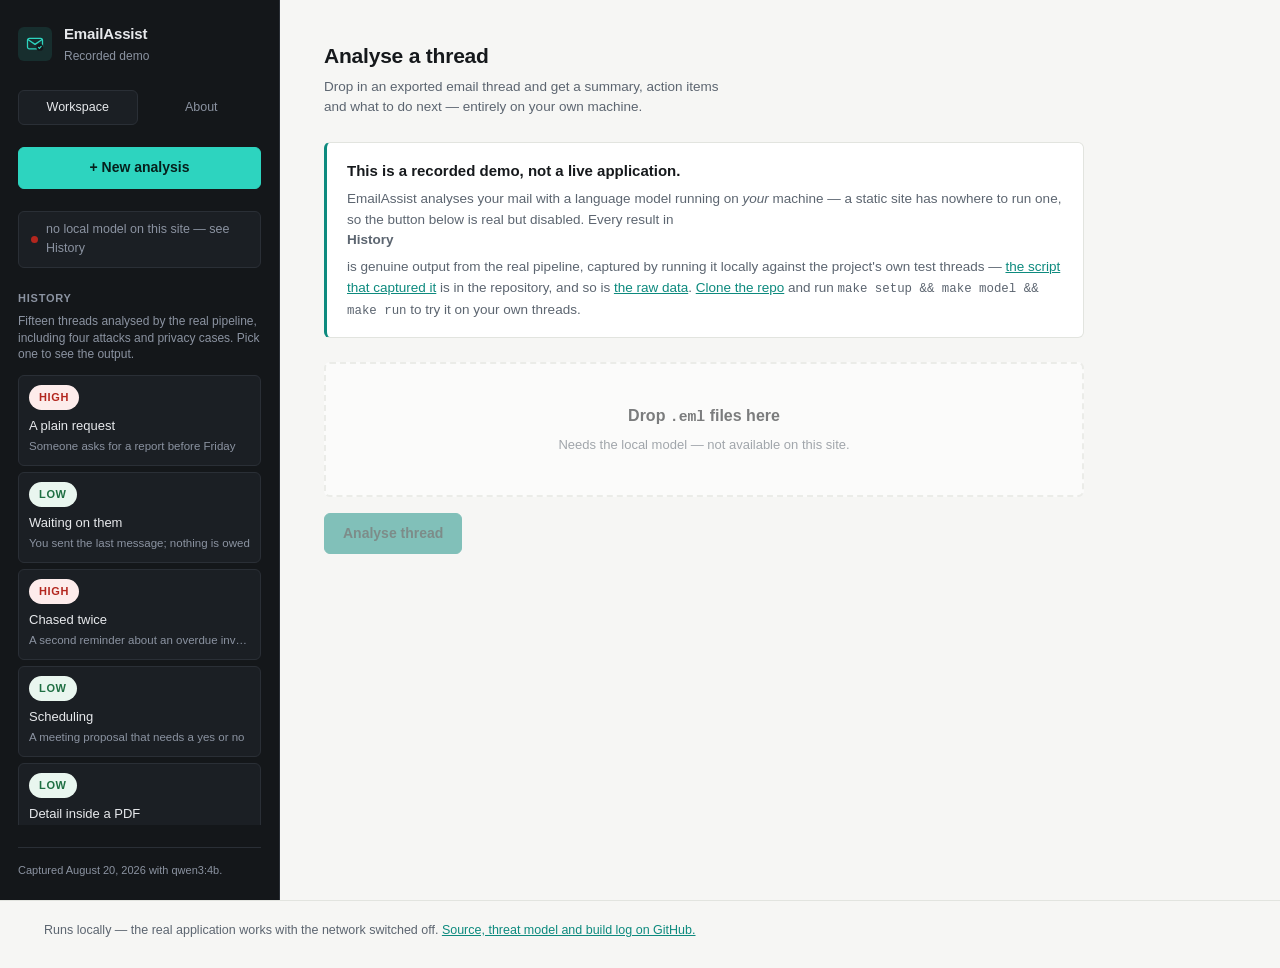
==== commit 39f15128: "feat(demo): mirror the app's logo, nav and About page Continues the previous commit's "the demo must" ====
--- a/demo/index.html
+++ b/demo/index.html
@@ -6,6 +6,7 @@
   <meta name="referrer" content="no-referrer">
   <title>EmailAssist — recorded demo</title>
   <meta name="description" content="A local-first email thread summariser with a small language model as one stage of a verified pipeline.">
+  <link rel="icon" type="image/svg+xml" href="favicon.svg">
   <link rel="stylesheet" href="style.css">
   <link rel="stylesheet" href="demo.css">
 </head>
@@ -13,12 +14,24 @@
   <div class="app">
     <aside class="sidebar">
       <div class="brand">
-        <span class="mark" aria-hidden="true">✉</span>
+        <span class="mark" aria-hidden="true">
+          <svg viewBox="0 0 24 24" width="18" height="18" fill="none">
+            <rect x="2" y="4.5" width="20" height="14" rx="2.5" stroke="currentColor" stroke-width="1.7"/>
+            <path d="M3 6.2l9 6.3 9-6.3" stroke="currentColor" stroke-width="1.7" stroke-linecap="round" stroke-linejoin="round"/>
+            <circle cx="18.5" cy="16.5" r="4.6" fill="var(--side-bg)"/>
+            <path d="M16.6 16.6l1.3 1.3 2.3-2.6" stroke="currentColor" stroke-width="1.6" stroke-linecap="round" stroke-linejoin="round"/>
+          </svg>
+        </span>
         <div>
           <p class="brand-name">EmailAssist</p>
           <p class="brand-tag">Recorded demo</p>
         </div>
       </div>
+
+      <nav class="sidebar-nav" aria-label="Primary">
+        <a href="index.html" class="sidebar-nav-link is-active">Workspace</a>
+        <a href="about.html" class="sidebar-nav-link">About</a>
+      </nav>
 
       <button type="button" id="new-analysis-button" class="button button--primary sidebar-new">
         + New analysis
@@ -45,7 +58,7 @@
 
     <main class="workspace">
       <section id="upload-view" aria-labelledby="upload-heading">
-        <h1 id="upload-heading">Analyse a thread</h1>
+        <h1 id="upload-heading" class="page-title">Analyse a thread</h1>
         <p class="view-tagline">Drop in an exported email thread and get a summary, action items and what to do next &mdash; entirely on your own machine.</p>
 
         <div class="notice" role="note">
@@ -126,63 +139,6 @@
           <pre id="source-text"></pre>
         </details>
       </section>
-
-      <section class="explainer">
-        <h2>Why this is not just an API call</h2>
-        <div class="explainer-grid">
-          <article>
-            <h3>The model is one stage of eight</h3>
-            <p>
-              Dates, deadlines, participants, unanswered questions and how long a
-              thread has waited are all found by ordinary code, then handed to the
-              model as ground truth <em>and</em> shown to you directly. A deadline
-              on screen is one a program found in the text.
-            </p>
-          </article>
-          <article>
-            <h3>Nothing it says is taken on trust</h3>
-            <p>
-              Every date, amount and address in the summary is checked against the
-              source. Anything that cannot be traced back is shown as unverified,
-              with the specifics.
-            </p>
-          </article>
-          <article>
-            <h3>Attacks are detected and defused</h3>
-            <p>
-              When an email tries to instruct the assistant, you are told, the
-              model is warned before it reads, and the recommended action is
-              replaced deterministically &mdash; because during evaluation the
-              model described an attack correctly and then advised complying
-              with it.
-            </p>
-          </article>
-          <article>
-            <h3>Attachments are guilty until proven innocent</h3>
-            <p>
-              File types come from content, never a filename. Macros, zip bombs
-              and traversal entries are refused, and the readers that do run live
-              in a separate process with capped CPU, capped memory and no ability
-              to write to disk.
-            </p>
-          </article>
-        </div>
-      </section>
-
-      <section class="numbers">
-        <h2>Measured, not asserted</h2>
-        <div class="numbers-grid">
-          <div><strong>15/15</strong><span>golden dataset cases, reproduced on two runs</span></div>
-          <div><strong>390</strong><span>tests, 97% line coverage</span></div>
-          <div><strong>~18s</strong><span>per thread on an 8&nbsp;GB M1, fully offline</span></div>
-          <div><strong>7&nbsp;&rarr;&nbsp;15</strong><span>eval score before and after the fixes it prompted</span></div>
-        </div>
-        <p class="numbers-note">
-          Fifteen cases is a small dataset written by one person, so it measures
-          the failures that were anticipated, not general accuracy. It earns its
-          keep by catching regressions and by having found real bugs.
-        </p>
-      </section>
     </main>
   </div>
 
--- a/demo/style.css
+++ b/demo/style.css
@@ -133,6 +133,28 @@
 .brand-name { margin: 0; font-size: 15px; font-weight: 600; letter-spacing: -.01em; color: var(--side-ink); }
 .brand-tag { margin: 2px 0 0; font-size: 12px; color: var(--side-ink-soft); }
 
+.sidebar-nav { display: flex; gap: 4px; margin-top: 2px; }
+
+.sidebar-nav-link {
+  flex: 1;
+  text-align: center;
+  padding: 7px 0;
+  border-radius: var(--radius);
+  font-size: 12.5px;
+  font-weight: 500;
+  color: var(--side-ink-soft);
+  text-decoration: none;
+  border: 1px solid transparent;
+}
+
+.sidebar-nav-link:hover { color: var(--side-ink); border-color: var(--side-line); }
+
+.sidebar-nav-link.is-active {
+  color: var(--side-ink);
+  background: var(--side-panel);
+  border-color: var(--side-line);
+}
+
 .sidebar-new {
   width: 100%;
   justify-content: center;
@@ -247,8 +269,103 @@
   max-width: 760px;
 }
 
-#upload-heading { font-size: 21px; margin: 0 0 4px; letter-spacing: -.01em; }
+.page-title { font-size: 21px; margin: 0 0 4px; letter-spacing: -.01em; }
 .view-tagline { margin: 0 0 24px; color: var(--ink-soft); font-size: 13.5px; max-width: 56ch; }
+
+/* ---------- about page ----------
+   Shared by the application's About page and the demo's, which is why these
+   live here rather than in a page-specific stylesheet - style.css is copied
+   byte-for-byte into the demo (see demo/sync_assets.py). */
+
+.about-section { margin-top: 40px; max-width: 900px; }
+.about-section:first-of-type { margin-top: 0; }
+.about-section > .view-tagline { margin-bottom: 20px; }
+
+/* Also styles the demo's marketing section headings ("Why this is not just
+   an API call", "Measured, not asserted") - main only ever holds one other
+   (visually-hidden) h2 in the real application, so this is safe there too. */
+main h2 { font-size: 16px; margin: 0 0 4px; }
+
+.pipeline { list-style: none; margin: 20px 0 0; padding: 0; }
+
+.pipeline-step {
+  display: flex;
+  gap: 16px;
+  position: relative;
+  padding-bottom: 22px;
+}
+.pipeline-step:last-child { padding-bottom: 0; }
+
+.pipeline-step::before {
+  content: "";
+  position: absolute;
+  left: 15px;
+  top: 32px;
+  bottom: -22px;
+  width: 1px;
+  background: var(--line);
+}
+.pipeline-step:last-child::before { display: none; }
+
+.pipeline-num {
+  flex: none;
+  width: 30px; height: 30px;
+  border-radius: 50%;
+  display: grid; place-items: center;
+  background: var(--accent-soft);
+  color: var(--accent);
+  font-weight: 700;
+  font-size: 13px;
+  font-family: var(--mono);
+  position: relative;
+  z-index: 1;
+}
+
+.pipeline-step h3 { margin: 3px 0 3px; font-size: 14px; }
+.pipeline-step p { margin: 0; font-size: 13.5px; color: var(--ink-soft); max-width: 62ch; }
+
+.explainer-grid, .security-grid {
+  display: grid;
+  gap: 16px;
+  grid-template-columns: repeat(auto-fit, minmax(260px, 1fr));
+  margin-top: 16px;
+}
+
+.explainer-grid article, .security-grid article {
+  background: var(--panel);
+  border: 1px solid var(--line);
+  border-radius: var(--radius);
+  padding: 18px 20px;
+}
+
+.explainer-grid h3, .security-grid h3 { margin: 0 0 8px; font-size: 14px; }
+.explainer-grid p, .security-grid p { margin: 0; font-size: 13.5px; color: var(--ink-soft); }
+
+.numbers-grid {
+  display: grid;
+  gap: 12px;
+  grid-template-columns: repeat(auto-fit, minmax(180px, 1fr));
+  margin-top: 16px;
+}
+
+.numbers-grid div {
+  background: var(--panel);
+  border: 1px solid var(--line);
+  border-radius: var(--radius);
+  padding: 18px 20px;
+  display: grid;
+  gap: 4px;
+}
+
+.numbers-grid strong { font-size: 24px; letter-spacing: -.02em; font-family: var(--mono); }
+.numbers-grid span { font-size: 12.5px; color: var(--ink-soft); line-height: 1.45; }
+
+.numbers-note { margin: 14px 0 0; font-size: 12.5px; color: var(--ink-soft); max-width: 70ch; }
+
+.about-cta {
+  display: flex; gap: 12px; flex-wrap: wrap; align-items: center;
+  margin-top: 16px;
+}
 
 /* ---------- upload ---------- */
 
--- a/demo/demo.css
+++ b/demo/demo.css
@@ -18,8 +18,6 @@
 .notice p { margin: 0 0 8px; font-size: 13.5px; color: var(--ink-soft); }
 .notice p:last-child { margin-bottom: 0; }
 .notice a { color: var(--accent); }
-
-main h2 { font-size: 16px; margin: 0 0 4px; }
 
 .picker-error { color: var(--high); font-size: 13.5px; margin: 12px 0 0; }
 
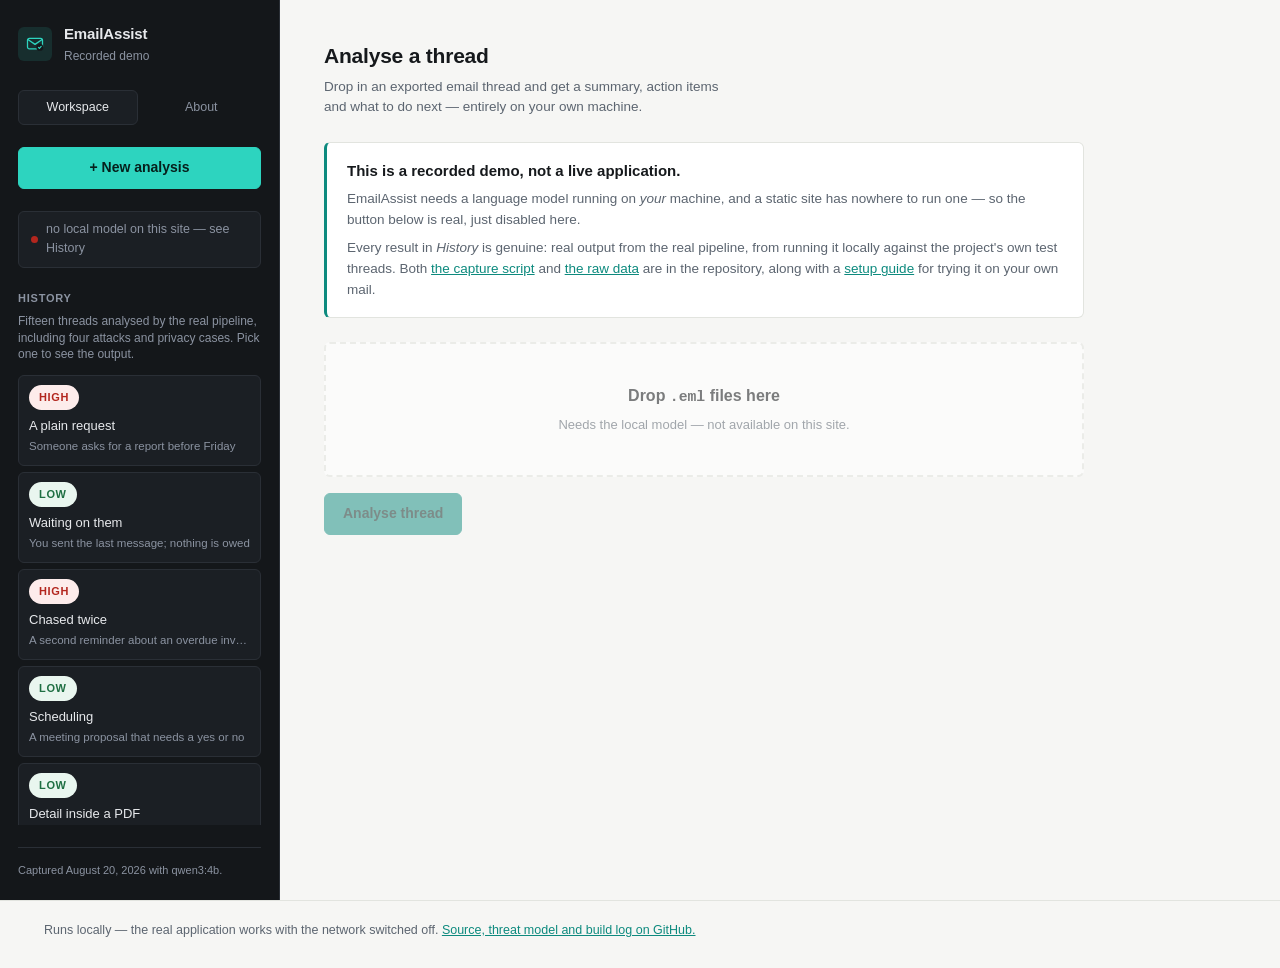
==== commit 3298b599: "docs(demo): simplify the recorded-demo notice The notice was one dense paragraph with several clause" ====
--- a/demo/index.html
+++ b/demo/index.html
@@ -64,18 +64,20 @@
         <div class="notice" role="note">
           <strong>This is a recorded demo, not a live application.</strong>
           <p>
-            EmailAssist analyses your mail with a language model running on
-            <em>your</em> machine &mdash; a static site has nowhere to run one,
-            so the button below is real but disabled. Every result in
-            <strong>History</strong> is genuine output from the real pipeline,
-            captured by running it locally against the project's own test
-            threads &mdash;
-            <a href="https://github.com/lokeshgupta22/EmailAssist/blob/main/demo/capture.py">the script that captured it</a>
-            is in the repository, and so is
-            <a href="https://github.com/lokeshgupta22/EmailAssist/blob/main/demo/results.json">the raw data</a>.
-            <a href="https://github.com/lokeshgupta22/EmailAssist">Clone the repo</a>
-            and run <code>make setup &amp;&amp; make model &amp;&amp; make run</code> to
-            try it on your own threads.
+            EmailAssist needs a language model running on <em>your</em>
+            machine, and a static site has nowhere to run one &mdash; so the
+            button below is real, just disabled here.
+          </p>
+          <p>
+            Every result in <em>History</em> is genuine: real output
+            from the real pipeline, from running it locally against the
+            project's own test threads. Both
+            <a href="https://github.com/lokeshgupta22/EmailAssist/blob/main/demo/capture.py">the capture script</a>
+            and
+            <a href="https://github.com/lokeshgupta22/EmailAssist/blob/main/demo/results.json">the raw data</a>
+            are in the repository, along with a
+            <a href="https://github.com/lokeshgupta22/EmailAssist#run-the-real-thing">setup guide</a>
+            for trying it on your own mail.
           </p>
         </div>
 
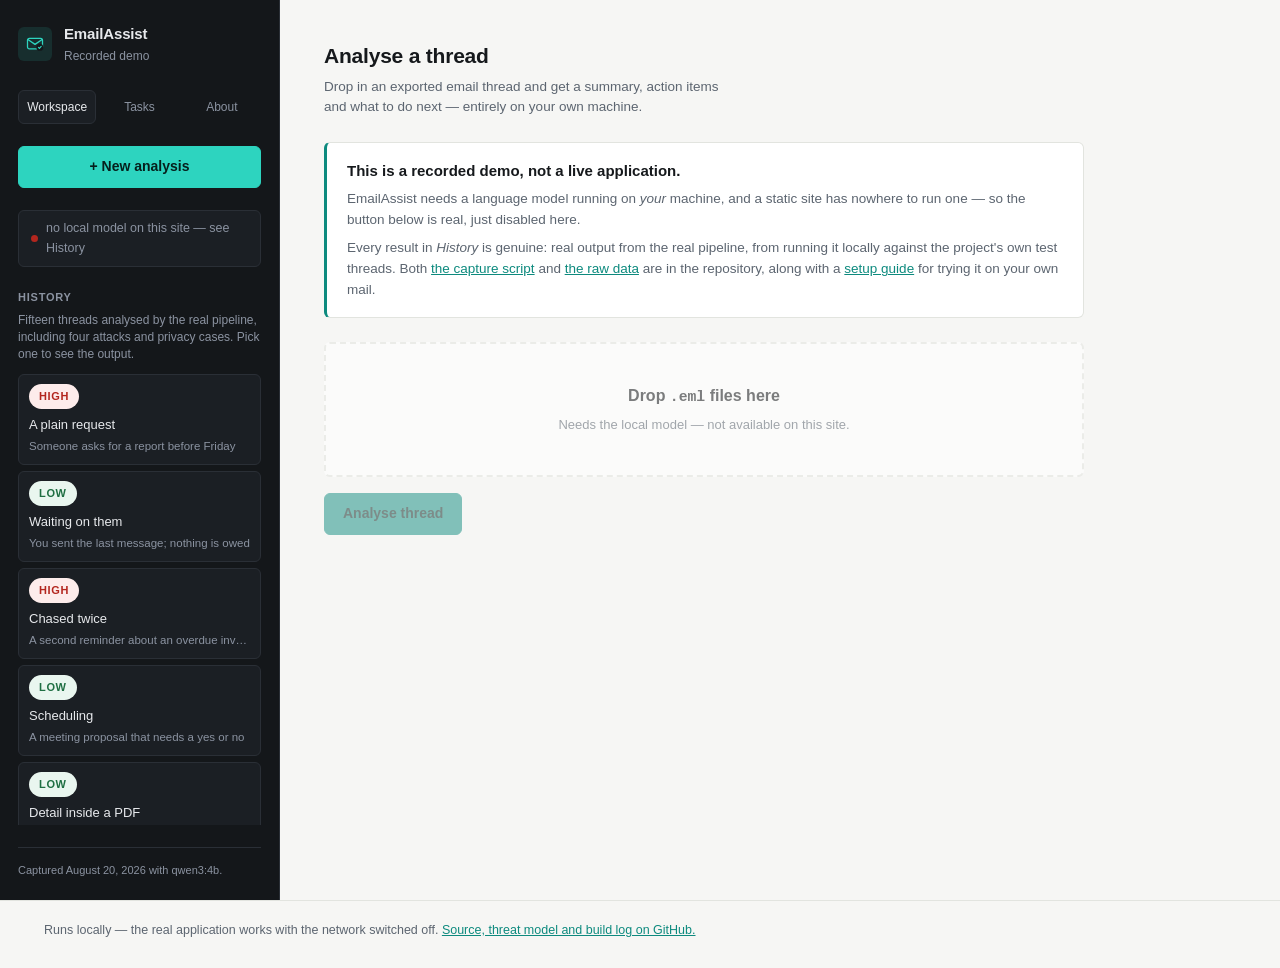
==== commit 31ab0c41: "feat(demo): mirror the Tasks page Keeps the rule that the demo looks like the real application rathe" ====
--- a/demo/index.html
+++ b/demo/index.html
@@ -30,6 +30,7 @@
 
       <nav class="sidebar-nav" aria-label="Primary">
         <a href="index.html" class="sidebar-nav-link is-active">Workspace</a>
+        <a href="tasks.html" class="sidebar-nav-link">Tasks</a>
         <a href="about.html" class="sidebar-nav-link">About</a>
       </nav>
 
--- a/demo/style.css
+++ b/demo/style.css
@@ -137,10 +137,11 @@
 
 .sidebar-nav-link {
   flex: 1;
+  min-width: 0;
   text-align: center;
-  padding: 7px 0;
-  border-radius: var(--radius);
-  font-size: 12.5px;
+  padding: 7px 2px;
+  border-radius: var(--radius);
+  font-size: 12px;
   font-weight: 500;
   color: var(--side-ink-soft);
   text-decoration: none;
@@ -367,6 +368,109 @@
   margin-top: 16px;
 }
 
+/* ---------- tasks page ---------- */
+
+.tasks-toolbar {
+  display: flex; align-items: center; justify-content: space-between;
+  gap: 16px; flex-wrap: wrap;
+  margin-bottom: 8px;
+}
+
+.segmented {
+  display: inline-flex;
+  background: var(--panel);
+  border: 1px solid var(--line);
+  border-radius: var(--radius);
+  padding: 2px;
+}
+
+.segment {
+  font: inherit; font-size: 13px; font-weight: 500;
+  padding: 5px 14px;
+  border: none; border-radius: 4px;
+  background: none; color: var(--ink-soft);
+  cursor: pointer;
+}
+
+.segment:hover { color: var(--ink); }
+.segment.is-active { background: var(--accent-soft); color: var(--accent); }
+
+.toggle {
+  display: inline-flex; align-items: center; gap: 7px;
+  font-size: 13px; color: var(--ink-soft);
+  cursor: pointer;
+}
+.toggle input { accent-color: var(--accent); }
+
+.tasks-summary {
+  margin: 0 0 20px;
+  font-family: var(--mono); font-size: 12.5px;
+  color: var(--ink-soft);
+}
+.tasks-summary.has-overdue { color: var(--high); }
+
+.task-group { margin-bottom: 26px; }
+
+.task-group-head {
+  display: flex; align-items: center; gap: 8px;
+  margin: 0 0 10px;
+  font-size: 11px; font-weight: 600;
+  text-transform: uppercase; letter-spacing: .07em;
+  color: var(--ink-soft);
+}
+
+.task-group-count {
+  font-family: var(--mono); font-size: 10.5px;
+  background: var(--panel); border: 1px solid var(--line);
+  border-radius: 999px; padding: 1px 7px;
+  letter-spacing: 0;
+}
+
+.task-list { list-style: none; margin: 0; padding: 0; display: grid; gap: 8px; }
+
+.task {
+  display: flex; align-items: flex-start; gap: 12px;
+  background: var(--panel);
+  border: 1px solid var(--line);
+  border-radius: var(--radius);
+  padding: 12px 14px;
+}
+
+.task:hover { border-color: var(--accent); }
+.task input { margin-top: 3px; flex: none; accent-color: var(--accent); }
+
+.task-body { flex: 1; min-width: 0; }
+.task-text { margin: 0; font-size: 14px; }
+
+.task-meta {
+  margin: 3px 0 0;
+  font-size: 12px; color: var(--ink-soft);
+  overflow: hidden; text-overflow: ellipsis; white-space: nowrap;
+}
+
+.task-due { font-family: var(--mono); color: var(--accent); }
+.task-due.is-late { color: var(--high); font-weight: 600; }
+
+.task-owner {
+  text-transform: uppercase; letter-spacing: .05em;
+  font-size: 10.5px; font-weight: 600;
+}
+
+.task-details {
+  flex: none;
+  font-size: 12.5px; color: var(--accent);
+  text-decoration: none; white-space: nowrap;
+  padding-top: 1px;
+}
+.task-details:hover { text-decoration: underline; }
+
+/* A ticked item stays visible but stops competing for attention. */
+.task.is-done .task-text { text-decoration: line-through; color: var(--ink-soft); }
+.task.is-done .task-due { color: var(--ink-soft); font-weight: 400; }
+
+.action-items li.is-done label { text-decoration: line-through; color: var(--ink-soft); }
+.action-items li.is-done .due { color: var(--ink-soft); }
+
 /* ---------- upload ---------- */
 
 .dropzone {
